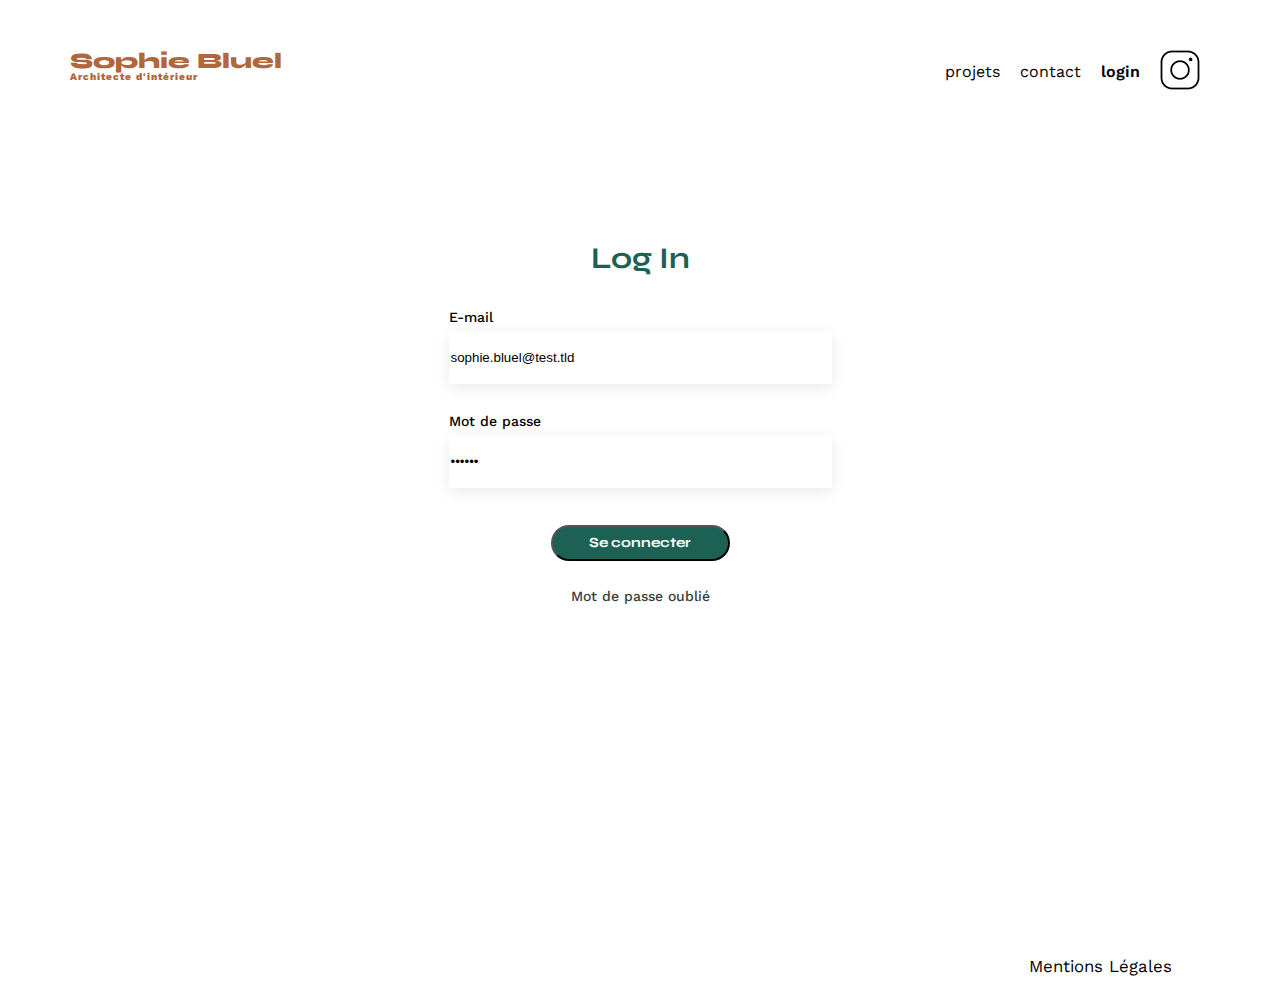
==== FrontEnd/login.html @ 3e896e26 "feat: fetch, display data, filters ,auth" ====
<!DOCTYPE html>
<html lang="fr">

<head>
	<meta charset="UTF-8">
	<title>Sophie Bluel - Architecte d'intérieur</title>
	<meta name="viewport" content="width=device-width, initial-scale=1.0">
	<link rel="preconnect" href="https://fonts.googleapis.com">
	<link rel="preconnect" href="https://fonts.gstatic.com" crossorigin>
	<link href="https://fonts.googleapis.com/css2?family=Syne:wght@700;800&family=Work+Sans&display=swap"
		rel="stylesheet">
	<link href="https://fonts.googleapis.com/css2?family=Work+Sans:wght@400;500;600&display=swap" rel="stylesheet">
	<meta name="description" content="">
	<script src="./assets/js/login.js" type="module" defer></script>
	<link rel="stylesheet" href="./assets/css/style.css">
	<link rel="stylesheet" href="./assets/css/login.css">
</head>

<body>
	<header>
		<h1>Sophie Bluel <span>Architecte d'intérieur</span></h1>
		<nav>
			<ul>
				<li><a href="./index.html">projets</a></li>
				<li><a href="./index.html#contact">contact</a></li>
				<li><a href="./login.html" class="active">login</a></li>
				<li><img src="./assets/icons/instagram.png" alt="Instagram"></li>
			</ul>
		</nav>
	</header>
	<main class="login">

		<h2 class>Log In</h2>
		<form id="login-form" action="#">
			<div class="login__form-group">
				<label for="email">E-mail</label>
				<input type="email" name="email" id="email" value="sophie.bluel@test.tld">
			</div>
			<div class="login__form-group">
				<label for="password">Mot de passe</label>
				<input type="password" name="password" id="password" value="S0phie">
			</div>

			<button type="submit" class="btn">Se connecter</button>
		</form>

		<a href="#">Mot de passe oublié</a>
	</main>

	<footer>
		<nav>
			<ul>
				<li>Mentions Légales</li>
			</ul>
		</nav>
	</footer>
</body>

</html>
---- FrontEnd/assets/css/style.css ----
/* http://meyerweb.com/eric/tools/css/reset/
   v2.0 | 20110126
   License: none (public domain)
*/

html,
body,
div,
span,
applet,
object,
iframe,
h1,
h2,
h3,
h4,
h5,
h6,
p,
blockquote,
pre,
a,
abbr,
acronym,
address,
big,
cite,
code,
del,
dfn,
em,
img,
ins,
kbd,
q,
s,
samp,
small,
strike,
strong,
sub,
sup,
tt,
var,
b,
u,
i,
center,
dl,
dt,
dd,
ol,
ul,
li,
fieldset,
form,
label,
legend,
table,
caption,
tbody,
tfoot,
thead,
tr,
th,
td,
article,
aside,
canvas,
details,
embed,
figure,
figcaption,
footer,
header,
hgroup,
menu,
nav,
output,
ruby,
section,
summary,
time,
mark,
audio,
video {
  margin: 0;
  padding: 0;
  border: 0;
  font-size: 100%;
  font: inherit;
  vertical-align: baseline;
}

/* HTML5 display-role reset for older browsers */
article,
aside,
details,
figcaption,
figure,
footer,
header,
hgroup,
menu,
nav,
section {
  display: block;
}

body {
  line-height: 1;
}

ol,
ul {
  list-style: none;
}

blockquote,
q {
  quotes: none;
}

blockquote:before,
blockquote:after,
q:before,
q:after {
  content: "";
  content: none;
}

table {
  border-collapse: collapse;
  border-spacing: 0;
}

/** end reset css**/
body {
  max-width: 1140px;
  margin: auto;
  font-family: "Work Sans";
  font-size: 14px;
}

header {
  display: flex;
  justify-content: space-between;
  margin: 50px 0;
}

section {
  margin: 50px 0;
}

h1 {
  display: flex;
  flex-direction: column;
  font-family: "Syne";
  font-size: 22px;
  font-weight: 800;
  color: #b1663c;
}

h1>span {
  font-family: "Work Sans";
  font-size: 10px;
  letter-spacing: 0.1em;
}

h2 {
  font-family: "Syne";
  font-weight: 700;
  font-size: 30px;
  color: #1d6154;
}

nav ul {
  display: flex;
  align-items: center;
  list-style-type: none;
}

nav li {
  padding: 0 10px;
  font-size: 1.2em;
}

li:hover {
  color: #b1663c;
}

a {
  text-decoration: none;
  color: black;
  font-size: 16px;
  cursor: pointer;
  font-weight: 400;
}

li a.active {
  font-weight: 600;
}

#introduction {
  display: flex;
  align-items: center;
}

#introduction figure {
  flex: 1;
}

#introduction img {
  display: block;
  margin: auto;
  width: 80%;
}

#introduction article {
  flex: 1;
}

#introduction h2 {
  margin-bottom: 1em;
}

#introduction p {
  margin-bottom: 0.5em;
}

#portfolio h2 {
  text-align: center;
  margin-bottom: 51px;
  display: inline-block;
  margin-right: 31px;
  margin-left: 467px;
  margin-top: 89px;
}

a.edit-link {
  font-size: 14px;
}

.filters {
  display: flex;
  justify-content: center;
  gap: 10px;
  margin-bottom: 51px;
}

.filters__btn {
  font-family: Syne;
  font-weight: 700;
  font-size: 16px;
  line-height: 19.2px;
  padding: 9px 30px;
  color: #1d6154;
  border: 1px solid #1d6154;
  background-color: white;
  border-radius: 60px;
}

.filters__btn--active {
  color: white;
  background-color: #1d6154;
}

.gallery {
  width: 100%;
  display: grid;
  grid-template-columns: 1fr 1fr 1fr;
  grid-column-gap: 20px;
  grid-row-gap: 20px;
}

.gallery img {
  width: 100%;
}

#contact {
  width: 50%;
  margin: auto;
}

#contact>* {
  text-align: center;
}

#contact h2 {
  margin-bottom: 20px;
}

#contact form {
  text-align: left;
  margin-top: 30px;
  display: flex;
  flex-direction: column;
}

#contact input {
  height: 50px;
  font-size: 1.2em;
  border: none;
  box-shadow: 0px 4px 14px rgba(0, 0, 0, 0.09);
}

#contact label {
  margin: 2em 0 1em 0;
}

#contact textarea {
  border: none;
  box-shadow: 0px 4px 14px rgba(0, 0, 0, 0.09);
}

input[type="submit"] {
  font-family: "Syne";
  font-weight: 700;
  color: white;
  background-color: #1d6154;
  margin: 2em auto;
  width: 180px;
  text-align: center;
  border-radius: 60px;
}

footer nav ul {
  display: flex;
  justify-content: flex-end;
  margin: 2em;
}
---- FrontEnd/assets/css/login.css ----
.login {
    height: auto;
}

.login h2 {
    margin-top: 150px;
    margin-bottom: 37px;
    text-align: center;
}

.login form {
    display: flex;
    flex-direction: column;
    align-items: center;
}

.login form label {
    font-family: Work Sans;
    font-weight: 500;
    font-size: 14px;
    margin-bottom: 7px;
}

.login form input {
    width: 379px;
    height: 51px;
    border: none;
    box-shadow: 0px 4px 14px rgba(0, 0, 0, 0.09);
}

.login form input[type="email"] {
    margin-bottom: 30px;
}

.login form input[type="password"] {
    margin-bottom: 37px;
}

.login__form-group {
    display: flex;
    flex-direction: column;
}

.login button {
    width: 179px;
    height: 36px;
    background-color: #1d6154;
    color: white;
    font-size: 14px;
    font-family: Syne;
    font-weight: 700;
    border-radius: 60px;
    margin-bottom: 28px;
    cursor: pointer;
}

.login a {
    color: rgba(61, 61, 61, 1);
    font-family: Work Sans;
    font-size: 14px;
    font-weight: 500;
    margin-bottom: 355px;
    display: block;
    text-align: center;
}

.login p {
    margin-bottom: 14px;
    color: #b1663c;
}
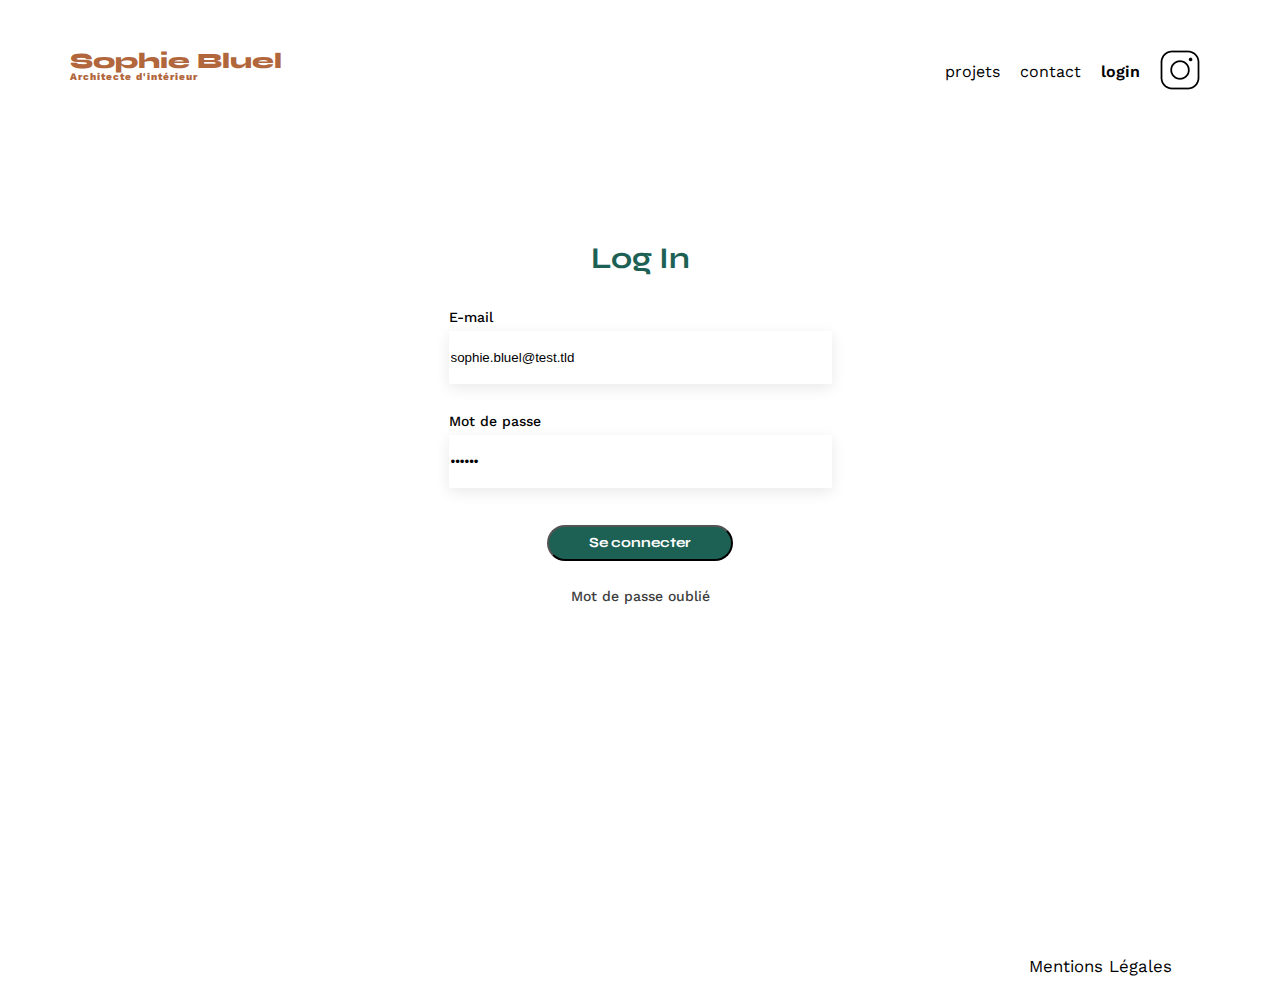
==== commit 8e647ba8: "added a serviceManager to avoid creating multiple instances for the same service" ====
--- a/FrontEnd/login.html
+++ b/FrontEnd/login.html
@@ -11,7 +11,7 @@
 		rel="stylesheet">
 	<link href="https://fonts.googleapis.com/css2?family=Work+Sans:wght@400;500;600&display=swap" rel="stylesheet">
 	<meta name="description" content="">
-	<script src="./assets/js/login.js" type="module" defer></script>
+	<script src="./assets/js/loginPage.js" type="module" defer></script>
 	<link rel="stylesheet" href="./assets/css/style.css">
 	<link rel="stylesheet" href="./assets/css/login.css">
 </head>
--- a/FrontEnd/assets/css/style.css
+++ b/FrontEnd/assets/css/style.css
@@ -252,12 +252,15 @@
   font-family: Syne;
   font-weight: 700;
   font-size: 16px;
-  line-height: 19.2px;
   padding: 9px 30px;
   color: #1d6154;
   border: 1px solid #1d6154;
   background-color: white;
   border-radius: 60px;
+  height: 36px;
+  display: flex;
+  align-items: center;
+  justify-content: center;
 }
 
 .filters__btn--active {
@@ -298,8 +301,8 @@
 }
 
 #contact input {
-  height: 50px;
-  font-size: 1.2em;
+  height: 36px;
+  font-size: 14px;
   border: none;
   box-shadow: 0px 4px 14px rgba(0, 0, 0, 0.09);
 }
@@ -328,4 +331,22 @@
   display: flex;
   justify-content: flex-end;
   margin: 2em;
-}+}
+
+
+.edit-bar{
+  display: flex;
+  justify-content: center;
+  align-items: center;
+  gap: 11.42px;
+  position: fixed;
+  top: 0;
+  left: 0;
+  right: 0;
+  height: 59px;
+  font-size: 16px;
+  font-weight: 400;
+  color: rgba(255, 255, 255, 1);
+  background-color: rgba(0, 0, 0, 1);
+}
+
--- a/FrontEnd/assets/css/login.css
+++ b/FrontEnd/assets/css/login.css
@@ -42,16 +42,21 @@
 }
 
 .login button {
-    width: 179px;
-    height: 36px;
     background-color: #1d6154;
     color: white;
     font-size: 14px;
+    height: 36px;
+    padding: 11px 40px 11px 40px;
     font-family: Syne;
     font-weight: 700;
     border-radius: 60px;
     margin-bottom: 28px;
     cursor: pointer;
+    display: flex;
+    align-items: center;
+    justify-content: center;
+   
+    
 }
 
 .login a {
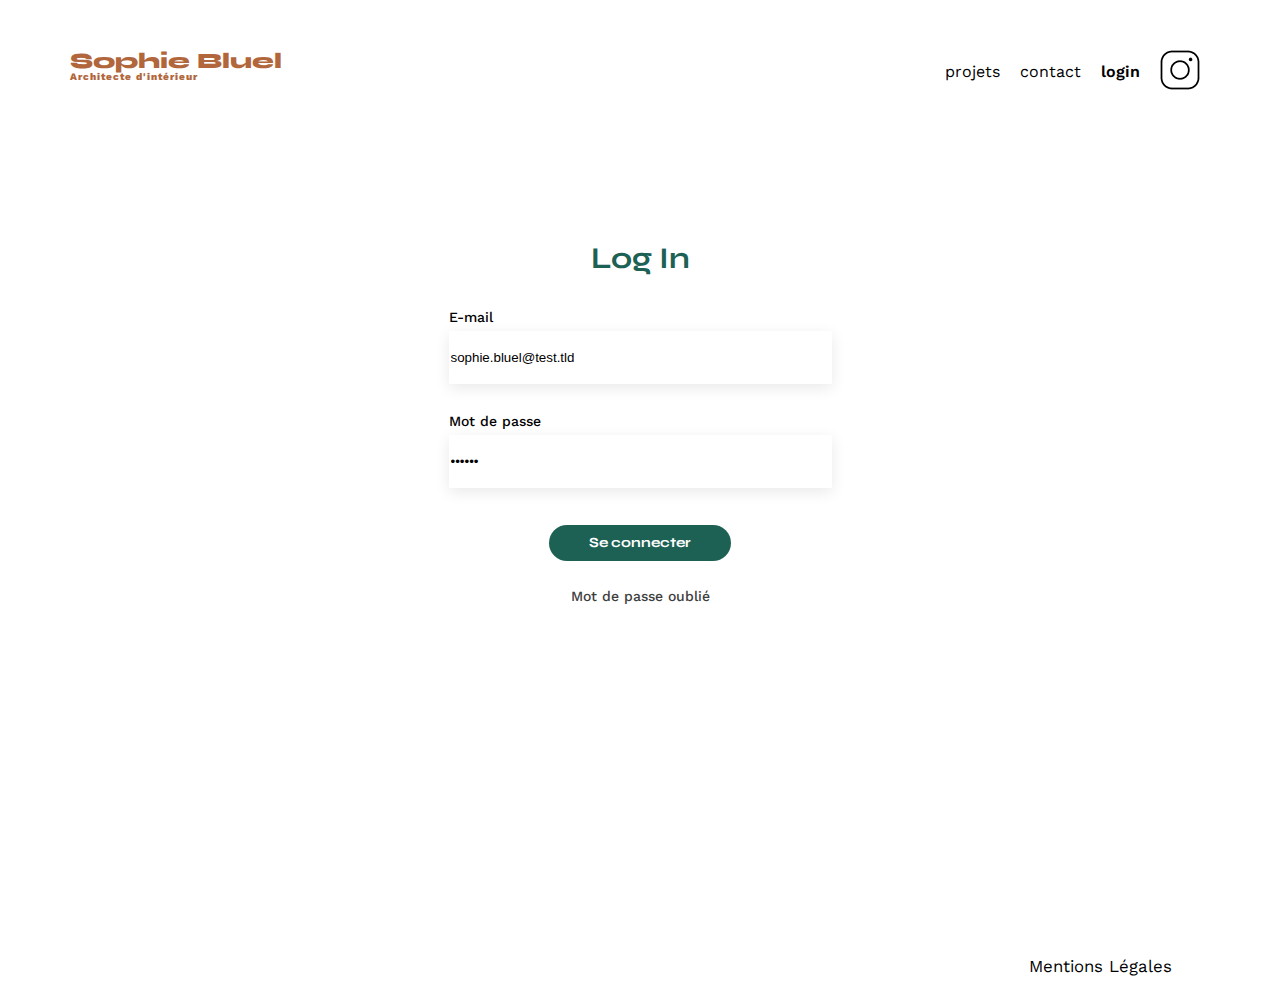
==== commit c7743dbf: "refactor: refactored in the WorkForm class, moved script tags to the end of the body,  manually dele" ====
--- a/FrontEnd/login.html
+++ b/FrontEnd/login.html
@@ -11,7 +11,6 @@
 		rel="stylesheet">
 	<link href="https://fonts.googleapis.com/css2?family=Work+Sans:wght@400;500;600&display=swap" rel="stylesheet">
 	<meta name="description" content="">
-	<script src="./assets/js/loginPage.js" type="module" defer></script>
 	<link rel="stylesheet" href="./assets/css/style.css">
 	<link rel="stylesheet" href="./assets/css/login.css">
 </head>
@@ -54,6 +53,8 @@
 			</ul>
 		</nav>
 	</footer>
+
+	<script src="./assets/js/loginPage.js" type="module"></script>
 </body>
 
 </html>--- a/FrontEnd/assets/css/style.css
+++ b/FrontEnd/assets/css/style.css
@@ -212,8 +212,7 @@
 
 #introduction img {
   display: block;
-  margin: auto;
-  width: 80%;
+  width: 474px;
 }
 
 #introduction article {
@@ -334,7 +333,7 @@
 }
 
 
-.edit-bar{
+.edit-bar {
   display: flex;
   justify-content: center;
   align-items: center;
@@ -348,5 +347,4 @@
   font-weight: 400;
   color: rgba(255, 255, 255, 1);
   background-color: rgba(0, 0, 0, 1);
-}
-
+}--- a/FrontEnd/assets/css/login.css
+++ b/FrontEnd/assets/css/login.css
@@ -55,8 +55,8 @@
     display: flex;
     align-items: center;
     justify-content: center;
-   
-    
+    border: 0;
+
 }
 
 .login a {
